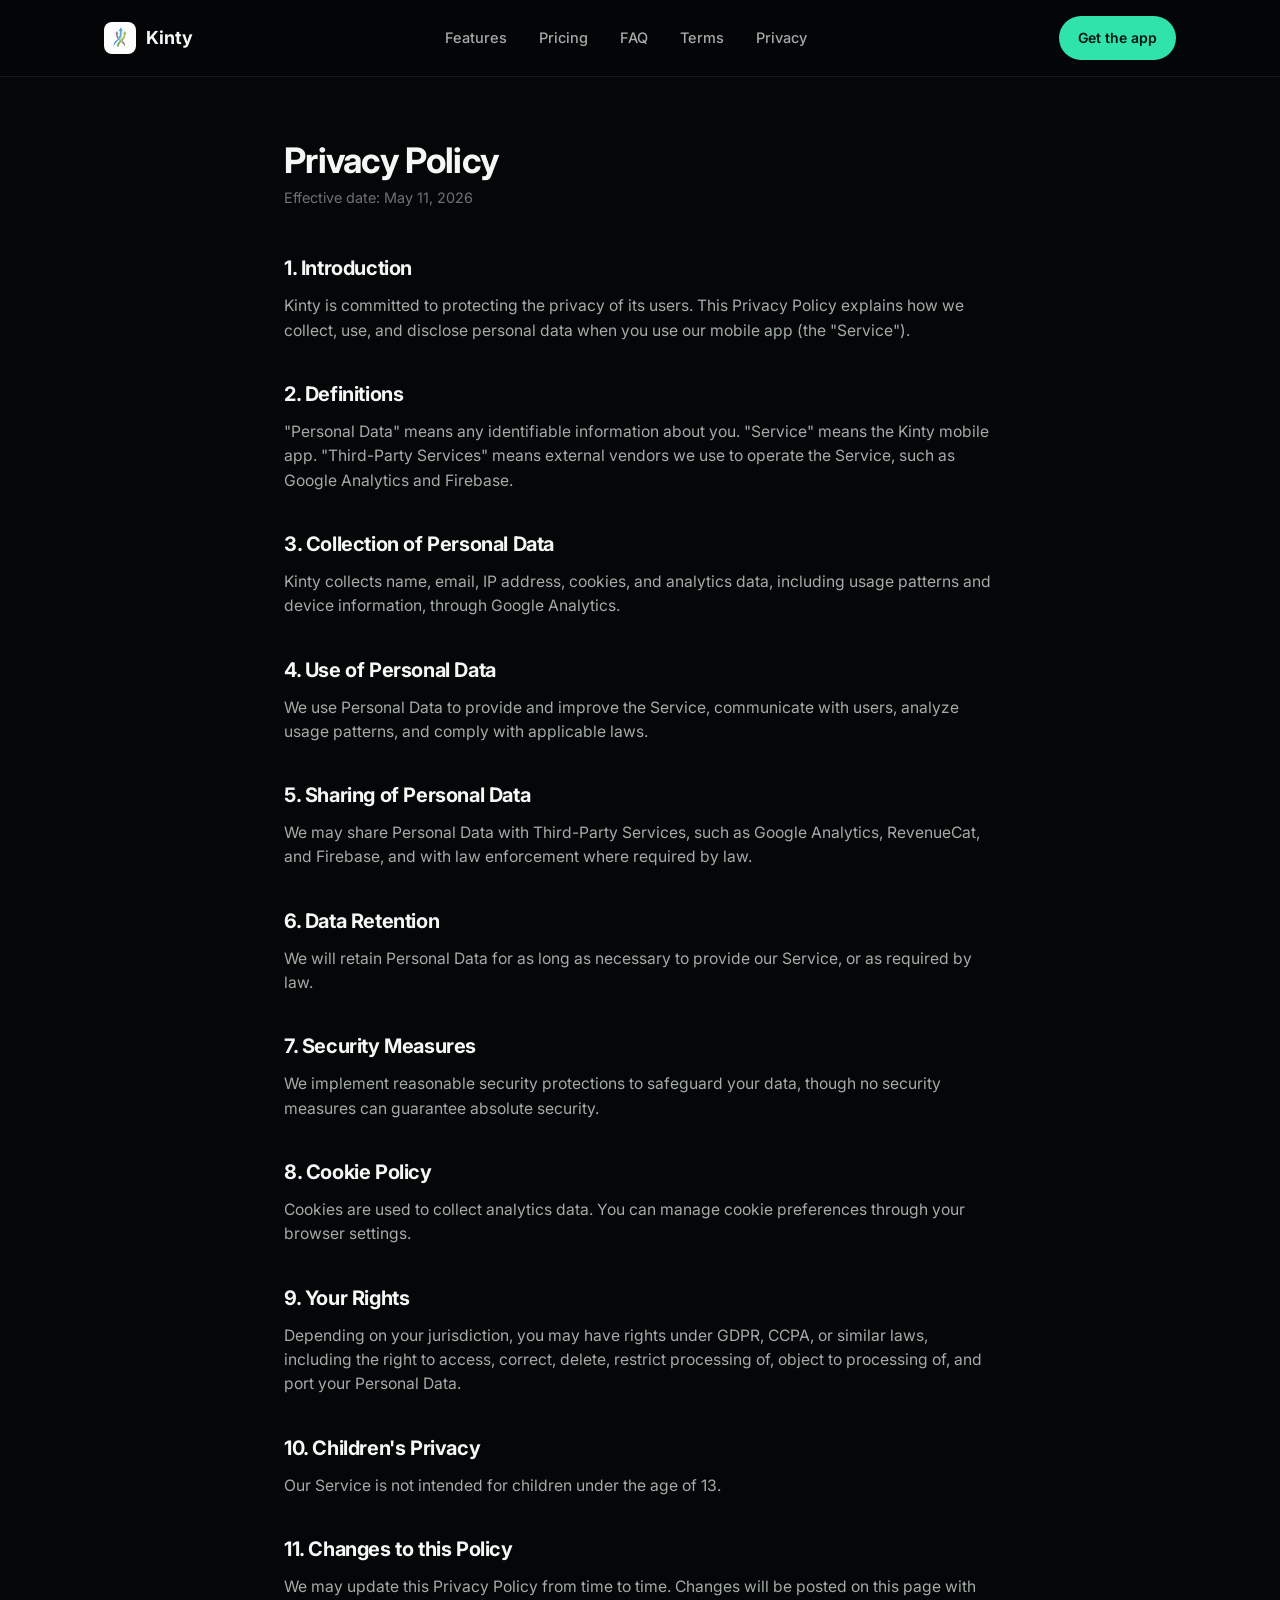
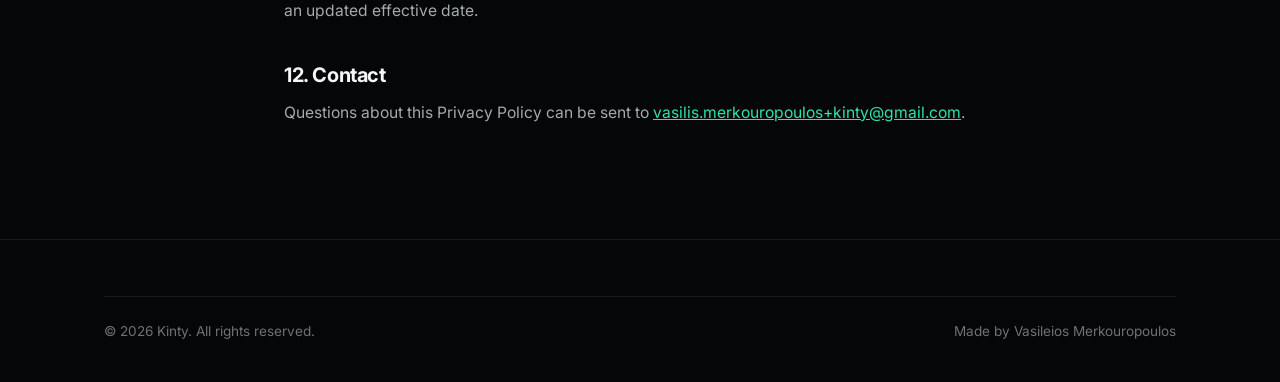
==== privacy.html @ 24b8ffa9 "Kinty Web Page Initial Setup" ====
<!doctype html>
<html lang="en">
<head>
  <meta charset="UTF-8" />
  <meta name="viewport" content="width=device-width, initial-scale=1.0" />
  <title>Privacy Policy — Kinty</title>
  <meta name="description" content="Kinty's privacy policy: what data we collect, how it's used, and your rights." />
  <link rel="icon" href="assets/icons/app-icon-512.jpg" />
  <link rel="stylesheet" href="styles.css" />
  <link rel="preconnect" href="https://fonts.googleapis.com" />
  <link rel="preconnect" href="https://fonts.gstatic.com" crossorigin />
  <link href="https://fonts.googleapis.com/css2?family=Inter:wght@400;500;600;700;800&display=swap" rel="stylesheet" />
</head>
<body>

  <header class="navbar">
    <div class="container">
      <a href="index.html" class="brand">
        <img src="assets/icons/app-icon-512.jpg" alt="Kinty logo" />
        Kinty
      </a>
      <nav class="nav-links">
        <a href="index.html#features">Features</a>
        <a href="index.html#pricing">Pricing</a>
        <a href="index.html#faq">FAQ</a>
        <a href="terms.html">Terms</a>
        <a href="privacy.html">Privacy</a>
      </nav>
      <div class="nav-actions">
        <a href="https://apps.apple.com/us/app/kinty-contact-reminders/id6756719135" class="btn btn-primary btn-small">Get the app</a>
        <button class="nav-toggle" aria-label="Toggle menu" aria-expanded="false">
          <svg width="22" height="22" viewBox="0 0 24 24" fill="none" stroke="currentColor" stroke-width="2" stroke-linecap="round"><line x1="3" y1="6" x2="21" y2="6"/><line x1="3" y1="12" x2="21" y2="12"/><line x1="3" y1="18" x2="21" y2="18"/></svg>
        </button>
      </div>
    </div>
    <nav class="nav-mobile">
      <a href="index.html#features">Features</a>
      <a href="index.html#pricing">Pricing</a>
      <a href="index.html#faq">FAQ</a>
      <a href="terms.html">Terms</a>
      <a href="privacy.html">Privacy</a>
    </nav>
  </header>

  <main class="legal-page">
    <div class="container">
      <h1>Privacy Policy</h1>
      <span class="legal-updated">Effective date: May 11, 2026</span>

      <h2>1. Introduction</h2>
      <p>Kinty is committed to protecting the privacy of its users. This Privacy Policy explains how we collect, use, and disclose personal data when you use our mobile app (the "Service").</p>

      <h2>2. Definitions</h2>
      <p>"Personal Data" means any identifiable information about you. "Service" means the Kinty mobile app. "Third-Party Services" means external vendors we use to operate the Service, such as Google Analytics and Firebase.</p>

      <h2>3. Collection of Personal Data</h2>
      <p>Kinty collects name, email, IP address, cookies, and analytics data, including usage patterns and device information, through Google Analytics.</p>

      <h2>4. Use of Personal Data</h2>
      <p>We use Personal Data to provide and improve the Service, communicate with users, analyze usage patterns, and comply with applicable laws.</p>

      <h2>5. Sharing of Personal Data</h2>
      <p>We may share Personal Data with Third-Party Services, such as Google Analytics, RevenueCat, and Firebase, and with law enforcement where required by law.</p>

      <h2>6. Data Retention</h2>
      <p>We will retain Personal Data for as long as necessary to provide our Service, or as required by law.</p>

      <h2>7. Security Measures</h2>
      <p>We implement reasonable security protections to safeguard your data, though no security measures can guarantee absolute security.</p>

      <h2>8. Cookie Policy</h2>
      <p>Cookies are used to collect analytics data. You can manage cookie preferences through your browser settings.</p>

      <h2>9. Your Rights</h2>
      <p>Depending on your jurisdiction, you may have rights under GDPR, CCPA, or similar laws, including the right to access, correct, delete, restrict processing of, object to processing of, and port your Personal Data.</p>

      <h2>10. Children's Privacy</h2>
      <p>Our Service is not intended for children under the age of 13.</p>

      <h2>11. Changes to this Policy</h2>
      <p>We may update this Privacy Policy from time to time. Changes will be posted on this page with an updated effective date.</p>

      <h2>12. Contact</h2>
      <p>Questions about this Privacy Policy can be sent to <a class="inline-link" href="mailto:vasilis.merkouropoulos+kinty@gmail.com">vasilis.merkouropoulos+kinty@gmail.com</a>.</p>
    </div>
  </main>

  <footer class="site-footer">
    <div class="container">
      <div class="footer-bottom">
        <span>© 2026 Kinty. All rights reserved.</span>
        <span>Made by Vasileios Merkouropoulos</span>
      </div>
    </div>
  </footer>

  <script src="script.js"></script>
</body>
</html>
---- styles.css ----
/* ===== Design tokens ===== */
:root {
  --bg: #050607;
  --bg-elevated: #0e1112;
  --bg-card: #131717;
  --border: rgba(255, 255, 255, 0.08);
  --border-strong: rgba(255, 255, 255, 0.14);
  --text: #f5f7f6;
  --text-dim: #a3aca9;
  --text-dimmer: #6b7472;
  --accent: #2fe3ab;
  --accent-strong: #1fd39c;
  --accent-soft: rgba(47, 227, 171, 0.12);
  --gradient-warm: linear-gradient(120deg, #f7b733 0%, #e0447a 45%, #8b3fd6 100%);
  --radius-lg: 28px;
  --radius-md: 18px;
  --radius-sm: 12px;
  --container: 1120px;
  --shadow-glow: 0 0 120px rgba(47, 227, 171, 0.15);
}

* {
  box-sizing: border-box;
}

html {
  scroll-behavior: smooth;
}

body {
  margin: 0;
  background: var(--bg);
  color: var(--text);
  font-family: "Inter", -apple-system, BlinkMacSystemFont, "Segoe UI", Roboto,
    Helvetica, Arial, sans-serif;
  font-size: 16px;
  line-height: 1.55;
  -webkit-font-smoothing: antialiased;
}

img {
  max-width: 100%;
  display: block;
}

a {
  color: inherit;
  text-decoration: none;
}

.container {
  max-width: var(--container);
  margin: 0 auto;
  padding: 0 24px;
}

section {
  position: relative;
}

.eyebrow {
  display: inline-flex;
  align-items: center;
  gap: 8px;
  font-size: 13px;
  font-weight: 600;
  letter-spacing: 0.08em;
  text-transform: uppercase;
  color: var(--accent);
  margin: 0 0 16px;
}

h1,
h2,
h3 {
  font-weight: 700;
  letter-spacing: -0.02em;
  margin: 0;
}

h1 {
  font-size: clamp(2.4rem, 5vw, 3.8rem);
  line-height: 1.08;
}

h2 {
  font-size: clamp(1.9rem, 3.4vw, 2.6rem);
  line-height: 1.15;
}

h3 {
  font-size: 1.25rem;
}

p {
  margin: 0;
}

.text-dim {
  color: var(--text-dim);
}

.accent {
  color: var(--accent);
}

/* ===== Buttons ===== */
.btn {
  display: inline-flex;
  align-items: center;
  justify-content: center;
  gap: 10px;
  border-radius: 999px;
  padding: 14px 26px;
  font-weight: 600;
  font-size: 15px;
  border: 1px solid transparent;
  cursor: pointer;
  transition: transform 0.15s ease, background 0.15s ease, border-color 0.15s ease;
  white-space: nowrap;
}

.btn:hover {
  transform: translateY(-1px);
}

.btn-primary {
  background: var(--accent);
  color: #04140e;
}

.btn-primary:hover {
  background: var(--accent-strong);
}

.btn-ghost {
  background: transparent;
  border-color: var(--border-strong);
  color: var(--text);
}

.btn-ghost:hover {
  border-color: var(--accent);
  color: var(--accent);
}

.btn-small {
  padding: 10px 18px;
  font-size: 14px;
}

/* ===== Navbar ===== */
.navbar {
  position: sticky;
  top: 0;
  z-index: 50;
  background: rgba(5, 6, 7, 0.72);
  backdrop-filter: blur(14px);
  border-bottom: 1px solid var(--border);
}

.navbar .container {
  display: flex;
  align-items: center;
  justify-content: space-between;
  height: 76px;
}

.brand {
  display: flex;
  align-items: center;
  gap: 10px;
  font-weight: 700;
  font-size: 18px;
}

.brand img {
  width: 32px;
  height: 32px;
  border-radius: 8px;
}

.nav-links {
  display: flex;
  align-items: center;
  gap: 32px;
  font-size: 14.5px;
  font-weight: 500;
  color: var(--text-dim);
}

.nav-links a:hover {
  color: var(--text);
}

.nav-actions {
  display: flex;
  align-items: center;
  gap: 14px;
}

.nav-toggle {
  display: none;
  background: none;
  border: none;
  color: var(--text);
  cursor: pointer;
  padding: 4px;
}

.nav-mobile {
  display: none;
  flex-direction: column;
  gap: 2px;
  padding: 8px 24px 20px;
  border-top: 1px solid var(--border);
}

.nav-mobile a {
  padding: 12px 4px;
  font-size: 15px;
  font-weight: 500;
  color: var(--text-dim);
  border-bottom: 1px solid var(--border);
}

.navbar.menu-open .nav-mobile {
  display: flex;
}

/* ===== Hero ===== */
.hero {
  padding: 88px 0 60px;
  overflow: hidden;
}

.hero::before {
  content: "";
  position: absolute;
  inset: -200px 0 auto 0;
  height: 600px;
  background: radial-gradient(60% 60% at 50% 0%, var(--accent-soft), transparent 70%);
  pointer-events: none;
  z-index: 0;
}

.hero .container {
  position: relative;
  z-index: 1;
  display: grid;
  grid-template-columns: 1.05fr 0.95fr;
  gap: 48px;
  align-items: center;
}

.hero-copy h1 {
  margin-bottom: 20px;
}

.hero-copy p.lede {
  font-size: 1.15rem;
  color: var(--text-dim);
  max-width: 480px;
  margin-bottom: 32px;
}

.hero-actions {
  display: flex;
  align-items: center;
  gap: 18px;
  flex-wrap: wrap;
  margin-bottom: 28px;
}

.store-badge img {
  height: 52px;
  width: auto;
}

.hero-meta {
  display: flex;
  gap: 22px;
  color: var(--text-dimmer);
  font-size: 13.5px;
}

.hero-meta span {
  display: flex;
  align-items: center;
  gap: 6px;
}

.hero-visual {
  display: flex;
  justify-content: center;
  position: relative;
}

.phone-frame {
  width: 320px;
  max-width: 84vw;
  border-radius: 32px;
  overflow: hidden;
  filter: drop-shadow(0 30px 70px rgba(0, 0, 0, 0.55));
}

.phone-frame img {
  width: 100%;
  height: auto;
  display: block;
}

.phone-frame .placeholder {
  width: 100%;
  height: 100%;
  display: flex;
  align-items: center;
  justify-content: center;
  color: var(--text-dimmer);
  font-size: 13px;
  text-align: center;
  padding: 24px;
  background: linear-gradient(160deg, #0d1211, #050607);
}

/* ===== Logos / problem strip ===== */
.problem {
  padding: 40px 0 96px;
}

.problem-card {
  background: var(--bg-elevated);
  border: 1px solid var(--border);
  border-radius: var(--radius-lg);
  padding: 48px;
  display: grid;
  grid-template-columns: 1fr;
  gap: 32px;
  align-items: center;
}

.problem-card .quote {
  font-size: 1.3rem;
  line-height: 1.4;
  color: var(--text-dim);
}

.problem-card .quote strong {
  color: var(--text);
}

.problem-arrow {
  display: flex;
  align-items: center;
  justify-content: center;
  font-size: 2rem;
  color: var(--accent);
}

/* ===== Feature rows ===== */
.features {
  padding: 40px 0 100px;
}

.section-head {
  text-align: center;
  max-width: 620px;
  margin: 0 auto 72px;
}

.feature-row {
  display: grid;
  grid-template-columns: 1fr 1fr;
  gap: 64px;
  align-items: center;
  margin-bottom: 120px;
}

.feature-row:last-child {
  margin-bottom: 0;
}

.feature-row.reverse .feature-copy {
  order: 2;
}

.feature-row.reverse .feature-visual {
  order: 1;
}

.feature-copy .icon-badge {
  width: 48px;
  height: 48px;
  border-radius: 14px;
  background: var(--accent-soft);
  color: var(--accent);
  display: flex;
  align-items: center;
  justify-content: center;
  margin-bottom: 20px;
  font-size: 22px;
}

.feature-copy h3 {
  margin-bottom: 14px;
  font-size: 1.6rem;
}

.feature-copy p {
  color: var(--text-dim);
  font-size: 1.02rem;
  max-width: 440px;
  margin-bottom: 20px;
}

.feature-copy ul {
  list-style: none;
  margin: 0;
  padding: 0;
  display: flex;
  flex-direction: column;
  gap: 10px;
}

.feature-copy li {
  display: flex;
  gap: 10px;
  color: var(--text-dim);
  font-size: 0.95rem;
}

.feature-copy li::before {
  content: "";
  width: 6px;
  height: 6px;
  border-radius: 50%;
  background: var(--accent);
  margin-top: 8px;
  flex: none;
}

.feature-visual {
  display: flex;
  justify-content: center;
}

.feature-visual .phone-frame {
  width: 260px;
}

/* ===== How it works ===== */
.steps {
  padding: 40px 0 100px;
}

.steps-grid {
  display: grid;
  grid-template-columns: repeat(3, 1fr);
  gap: 28px;
}

.step-card {
  background: var(--bg-card);
  border: 1px solid var(--border);
  border-radius: var(--radius-md);
  padding: 32px 28px;
}

.step-number {
  font-size: 13px;
  font-weight: 700;
  color: var(--accent);
  letter-spacing: 0.06em;
  margin-bottom: 18px;
}

.step-card h3 {
  margin-bottom: 10px;
  font-size: 1.15rem;
}

.step-card p {
  color: var(--text-dim);
  font-size: 0.96rem;
}

/* ===== Pricing ===== */
.pricing {
  padding: 40px 0 100px;
}

.pricing-grid {
  display: grid;
  grid-template-columns: repeat(4, 1fr);
  gap: 20px;
}

.price-card {
  background: var(--bg-card);
  border: 1px solid var(--border);
  border-radius: var(--radius-md);
  padding: 30px 24px;
  display: flex;
  flex-direction: column;
  gap: 6px;
}

.price-card.featured {
  border-color: var(--accent);
  box-shadow: 0 0 0 1px var(--accent), 0 20px 60px rgba(47, 227, 171, 0.12);
  position: relative;
}

.price-card.featured .tag {
  position: absolute;
  top: -13px;
  left: 24px;
  background: var(--accent);
  color: #04140e;
  font-size: 11.5px;
  font-weight: 700;
  padding: 4px 10px;
  border-radius: 999px;
  letter-spacing: 0.03em;
}

.price-name {
  color: var(--text-dim);
  font-size: 0.85rem;
  font-weight: 600;
  text-transform: uppercase;
  letter-spacing: 0.04em;
}

.price-value {
  font-size: 1.9rem;
  font-weight: 700;
  margin: 6px 0 4px;
}

.price-value span {
  font-size: 0.95rem;
  color: var(--text-dim);
  font-weight: 500;
}

.price-desc {
  color: var(--text-dimmer);
  font-size: 0.88rem;
}

/* ===== FAQ ===== */
.faq {
  padding: 40px 0 110px;
}

.faq-list {
  max-width: 760px;
  margin: 0 auto;
  display: flex;
  flex-direction: column;
  gap: 12px;
}

.faq-item {
  background: var(--bg-card);
  border: 1px solid var(--border);
  border-radius: var(--radius-sm);
  overflow: hidden;
}

.faq-question {
  width: 100%;
  text-align: left;
  background: none;
  border: none;
  color: var(--text);
  font-size: 1rem;
  font-weight: 600;
  padding: 20px 24px;
  display: flex;
  align-items: center;
  justify-content: space-between;
  cursor: pointer;
  gap: 16px;
}

.faq-question .plus {
  flex: none;
  font-size: 1.3rem;
  color: var(--accent);
  transition: transform 0.2s ease;
}

.faq-item.open .faq-question .plus {
  transform: rotate(45deg);
}

.faq-answer {
  max-height: 0;
  overflow: hidden;
  transition: max-height 0.25s ease;
}

.faq-answer p {
  padding: 0 24px 20px;
  color: var(--text-dim);
  font-size: 0.95rem;
}

/* ===== Final CTA ===== */
.final-cta {
  padding: 40px 0 120px;
}

.cta-card {
  background: var(--bg-elevated);
  border: 1px solid var(--border);
  border-radius: var(--radius-lg);
  padding: 72px 40px;
  text-align: center;
  position: relative;
  overflow: hidden;
}

.cta-card::before {
  content: "";
  position: absolute;
  inset: 0;
  background: var(--gradient-warm);
  opacity: 0.08;
  pointer-events: none;
}

.cta-card h2 {
  margin-bottom: 16px;
  position: relative;
}

.cta-card p {
  color: var(--text-dim);
  max-width: 440px;
  margin: 0 auto 32px;
  position: relative;
}

.cta-card .hero-actions {
  justify-content: center;
  margin-bottom: 0;
  position: relative;
}

/* ===== Footer ===== */
.site-footer {
  border-top: 1px solid var(--border);
  padding: 56px 0 40px;
}

.footer-top {
  display: flex;
  justify-content: space-between;
  align-items: flex-start;
  gap: 32px;
  flex-wrap: wrap;
  margin-bottom: 40px;
}

.footer-brand .brand {
  margin-bottom: 12px;
}

.footer-brand p {
  color: var(--text-dimmer);
  font-size: 0.9rem;
  max-width: 280px;
}

.footer-links {
  display: flex;
  gap: 64px;
  flex-wrap: wrap;
}

.footer-col h4 {
  font-size: 0.8rem;
  text-transform: uppercase;
  letter-spacing: 0.05em;
  color: var(--text-dimmer);
  margin: 0 0 16px;
}

.footer-col a {
  display: block;
  color: var(--text-dim);
  font-size: 0.92rem;
  margin-bottom: 10px;
}

.footer-col a:hover {
  color: var(--accent);
}

.footer-bottom {
  border-top: 1px solid var(--border);
  padding-top: 24px;
  display: flex;
  justify-content: space-between;
  color: var(--text-dimmer);
  font-size: 0.85rem;
  flex-wrap: wrap;
  gap: 12px;
}

/* ===== Legal pages ===== */
.legal-page {
  padding: 64px 0 100px;
}

.legal-page .container {
  max-width: 760px;
}

.legal-page h1 {
  font-size: 2.2rem;
  margin-bottom: 8px;
}

.legal-updated {
  color: var(--text-dimmer);
  font-size: 0.9rem;
  margin-bottom: 48px;
  display: block;
}

.legal-page h2 {
  font-size: 1.25rem;
  margin: 40px 0 14px;
}

.legal-page p,
.legal-page li {
  color: var(--text-dim);
  font-size: 0.98rem;
  margin-bottom: 14px;
}

.legal-page ul {
  padding-left: 20px;
}

.legal-page a.inline-link {
  color: var(--accent);
  text-decoration: underline;
}

/* ===== Responsive ===== */
@media (max-width: 900px) {
  .hero .container {
    grid-template-columns: 1fr;
    text-align: center;
  }

  .hero-copy p.lede {
    margin-left: auto;
    margin-right: auto;
  }

  .hero-actions,
  .hero-meta {
    justify-content: center;
  }

  .hero-visual {
    order: -1;
  }

  .problem-card {
    grid-template-columns: 1fr;
    text-align: center;
  }

  .problem-arrow {
    transform: rotate(90deg);
  }

  .feature-row,
  .feature-row.reverse {
    grid-template-columns: 1fr;
    text-align: center;
  }

  .feature-row .feature-copy,
  .feature-row.reverse .feature-copy {
    order: 2;
  }

  .feature-row .feature-visual,
  .feature-row.reverse .feature-visual {
    order: 1;
  }

  .feature-copy p {
    margin-left: auto;
    margin-right: auto;
  }

  .feature-copy .icon-badge {
    margin-left: auto;
    margin-right: auto;
  }

  .feature-copy li {
    text-align: left;
  }

  .steps-grid {
    grid-template-columns: 1fr;
  }

  .pricing-grid {
    grid-template-columns: 1fr 1fr;
  }
}

@media (max-width: 640px) {
  .nav-links {
    display: none;
  }

  .nav-toggle {
    display: block;
  }

  .pricing-grid {
    grid-template-columns: 1fr;
  }

  .cta-card {
    padding: 48px 24px;
  }

  .footer-top {
    flex-direction: column;
  }
}
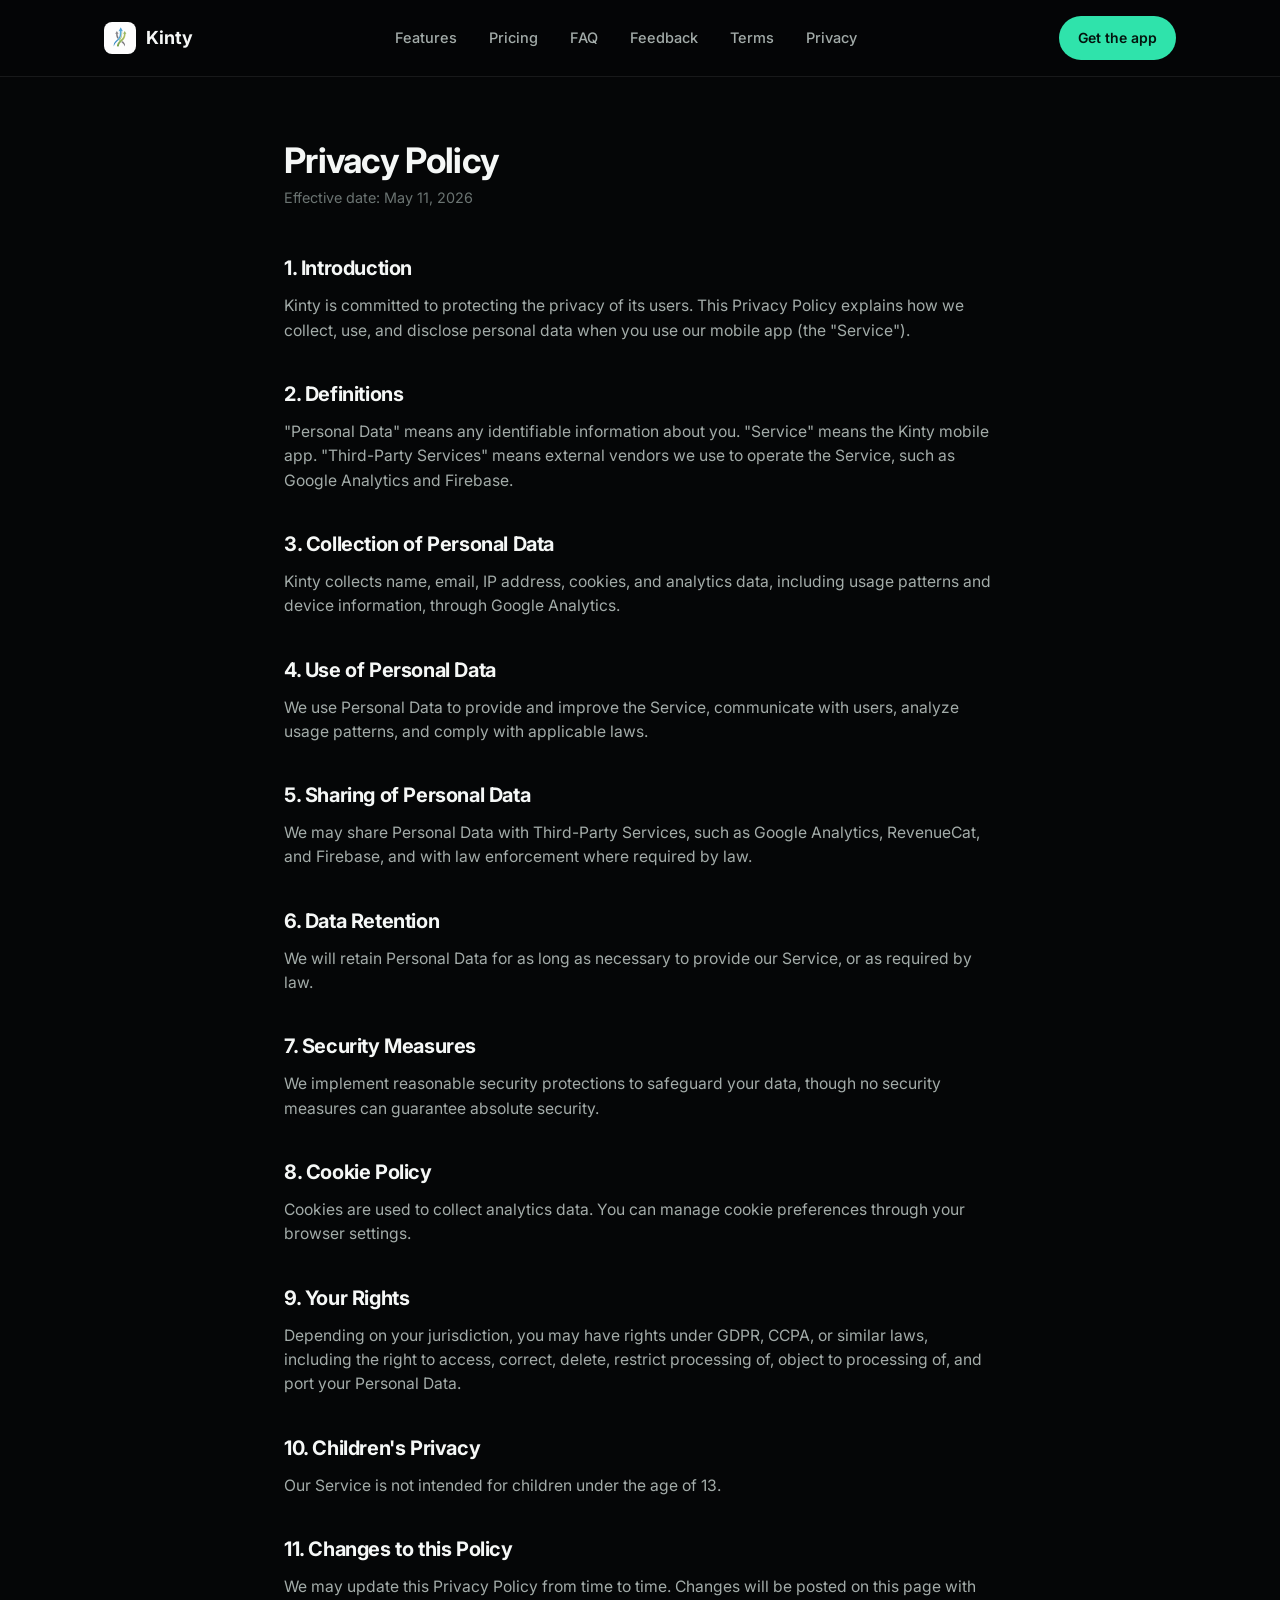
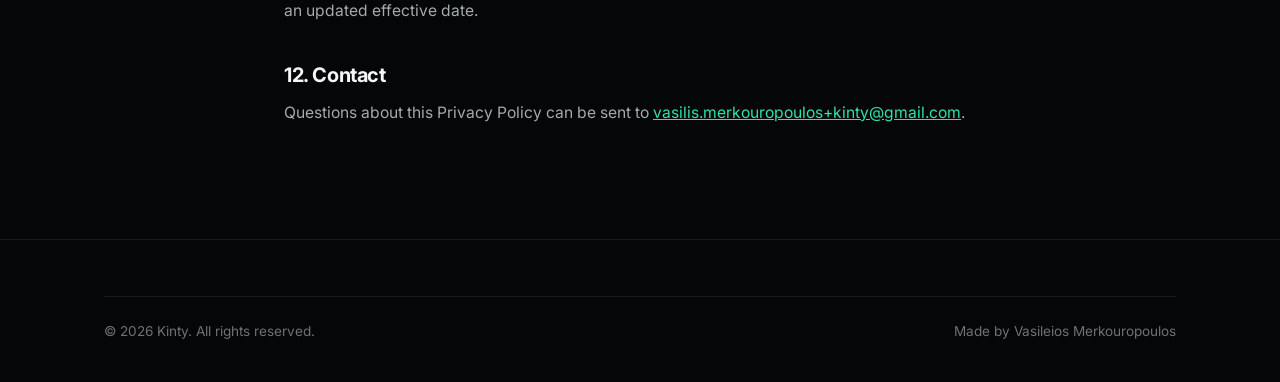
==== commit 70fa95ae: "Add feedback page" ====
--- a/privacy.html
+++ b/privacy.html
@@ -1,16 +1,21 @@
 <!doctype html>
 <html lang="en">
+
 <head>
   <meta charset="UTF-8" />
   <meta name="viewport" content="width=device-width, initial-scale=1.0" />
   <title>Privacy Policy — Kinty</title>
   <meta name="description" content="Kinty's privacy policy: what data we collect, how it's used, and your rights." />
-  <link rel="icon" href="assets/icons/app-icon-512.jpg" />
+  <link rel="icon" href="favicon.ico" sizes="any" />
+  <link rel="icon" type="image/png" sizes="32x32" href="assets/icons/favicon-32x32.png" />
+  <link rel="icon" type="image/png" sizes="16x16" href="assets/icons/favicon-16x16.png" />
+  <link rel="apple-touch-icon" href="assets/icons/apple-touch-icon.png" />
   <link rel="stylesheet" href="styles.css" />
   <link rel="preconnect" href="https://fonts.googleapis.com" />
   <link rel="preconnect" href="https://fonts.gstatic.com" crossorigin />
   <link href="https://fonts.googleapis.com/css2?family=Inter:wght@400;500;600;700;800&display=swap" rel="stylesheet" />
 </head>
+
 <body>
 
   <header class="navbar">
@@ -23,13 +28,20 @@
         <a href="index.html#features">Features</a>
         <a href="index.html#pricing">Pricing</a>
         <a href="index.html#faq">FAQ</a>
+        <a href="feedback.html">Feedback</a>
         <a href="terms.html">Terms</a>
         <a href="privacy.html">Privacy</a>
       </nav>
       <div class="nav-actions">
-        <a href="https://apps.apple.com/us/app/kinty-contact-reminders/id6756719135" class="btn btn-primary btn-small">Get the app</a>
+        <a href="https://apps.apple.com/us/app/kinty-contact-reminders/id6756719135"
+          class="btn btn-primary btn-small">Get the app</a>
         <button class="nav-toggle" aria-label="Toggle menu" aria-expanded="false">
-          <svg width="22" height="22" viewBox="0 0 24 24" fill="none" stroke="currentColor" stroke-width="2" stroke-linecap="round"><line x1="3" y1="6" x2="21" y2="6"/><line x1="3" y1="12" x2="21" y2="12"/><line x1="3" y1="18" x2="21" y2="18"/></svg>
+          <svg width="22" height="22" viewBox="0 0 24 24" fill="none" stroke="currentColor" stroke-width="2"
+            stroke-linecap="round">
+            <line x1="3" y1="6" x2="21" y2="6" />
+            <line x1="3" y1="12" x2="21" y2="12" />
+            <line x1="3" y1="18" x2="21" y2="18" />
+          </svg>
         </button>
       </div>
     </div>
@@ -37,6 +49,7 @@
       <a href="index.html#features">Features</a>
       <a href="index.html#pricing">Pricing</a>
       <a href="index.html#faq">FAQ</a>
+      <a href="feedback.html">Feedback</a>
       <a href="terms.html">Terms</a>
       <a href="privacy.html">Privacy</a>
     </nav>
@@ -48,40 +61,51 @@
       <span class="legal-updated">Effective date: May 11, 2026</span>
 
       <h2>1. Introduction</h2>
-      <p>Kinty is committed to protecting the privacy of its users. This Privacy Policy explains how we collect, use, and disclose personal data when you use our mobile app (the "Service").</p>
+      <p>Kinty is committed to protecting the privacy of its users. This Privacy Policy explains how we collect, use,
+        and disclose personal data when you use our mobile app (the "Service").</p>
 
       <h2>2. Definitions</h2>
-      <p>"Personal Data" means any identifiable information about you. "Service" means the Kinty mobile app. "Third-Party Services" means external vendors we use to operate the Service, such as Google Analytics and Firebase.</p>
+      <p>"Personal Data" means any identifiable information about you. "Service" means the Kinty mobile app.
+        "Third-Party Services" means external vendors we use to operate the Service, such as Google Analytics and
+        Firebase.</p>
 
       <h2>3. Collection of Personal Data</h2>
-      <p>Kinty collects name, email, IP address, cookies, and analytics data, including usage patterns and device information, through Google Analytics.</p>
+      <p>Kinty collects name, email, IP address, cookies, and analytics data, including usage patterns and device
+        information, through Google Analytics.</p>
 
       <h2>4. Use of Personal Data</h2>
-      <p>We use Personal Data to provide and improve the Service, communicate with users, analyze usage patterns, and comply with applicable laws.</p>
+      <p>We use Personal Data to provide and improve the Service, communicate with users, analyze usage patterns, and
+        comply with applicable laws.</p>
 
       <h2>5. Sharing of Personal Data</h2>
-      <p>We may share Personal Data with Third-Party Services, such as Google Analytics, RevenueCat, and Firebase, and with law enforcement where required by law.</p>
+      <p>We may share Personal Data with Third-Party Services, such as Google Analytics, RevenueCat, and Firebase, and
+        with law enforcement where required by law.</p>
 
       <h2>6. Data Retention</h2>
       <p>We will retain Personal Data for as long as necessary to provide our Service, or as required by law.</p>
 
       <h2>7. Security Measures</h2>
-      <p>We implement reasonable security protections to safeguard your data, though no security measures can guarantee absolute security.</p>
+      <p>We implement reasonable security protections to safeguard your data, though no security measures can guarantee
+        absolute security.</p>
 
       <h2>8. Cookie Policy</h2>
-      <p>Cookies are used to collect analytics data. You can manage cookie preferences through your browser settings.</p>
+      <p>Cookies are used to collect analytics data. You can manage cookie preferences through your browser settings.
+      </p>
 
       <h2>9. Your Rights</h2>
-      <p>Depending on your jurisdiction, you may have rights under GDPR, CCPA, or similar laws, including the right to access, correct, delete, restrict processing of, object to processing of, and port your Personal Data.</p>
+      <p>Depending on your jurisdiction, you may have rights under GDPR, CCPA, or similar laws, including the right to
+        access, correct, delete, restrict processing of, object to processing of, and port your Personal Data.</p>
 
       <h2>10. Children's Privacy</h2>
       <p>Our Service is not intended for children under the age of 13.</p>
 
       <h2>11. Changes to this Policy</h2>
-      <p>We may update this Privacy Policy from time to time. Changes will be posted on this page with an updated effective date.</p>
+      <p>We may update this Privacy Policy from time to time. Changes will be posted on this page with an updated
+        effective date.</p>
 
       <h2>12. Contact</h2>
-      <p>Questions about this Privacy Policy can be sent to <a class="inline-link" href="mailto:vasilis.merkouropoulos+kinty@gmail.com">vasilis.merkouropoulos+kinty@gmail.com</a>.</p>
+      <p>Questions about this Privacy Policy can be sent to <a class="inline-link"
+          href="mailto:vasilis.merkouropoulos+kinty@gmail.com">vasilis.merkouropoulos+kinty@gmail.com</a>.</p>
     </div>
   </main>
 
@@ -96,4 +120,5 @@
 
   <script src="script.js"></script>
 </body>
-</html>
+
+</html>
--- a/styles.css
+++ b/styles.css
@@ -753,6 +753,106 @@
   text-decoration: underline;
 }
 
+/* ===== Feedback page ===== */
+.feedback-page {
+  padding: 64px 0 120px;
+}
+
+.feedback-page .container {
+  max-width: 620px;
+}
+
+.feedback-page .section-head {
+  text-align: left;
+  max-width: none;
+  margin: 0 0 40px;
+}
+
+.feedback-form {
+  display: flex;
+  flex-direction: column;
+  gap: 20px;
+}
+
+.form-field {
+  display: flex;
+  flex-direction: column;
+  gap: 8px;
+}
+
+.form-field label {
+  font-size: 0.9rem;
+  font-weight: 600;
+  color: var(--text);
+}
+
+.form-field .optional {
+  color: var(--text-dimmer);
+  font-weight: 500;
+}
+
+.form-field input,
+.form-field textarea,
+.form-field select {
+  background: var(--bg-card);
+  border: 1px solid var(--border);
+  border-radius: var(--radius-sm);
+  padding: 14px 16px;
+  color: var(--text);
+  font-family: inherit;
+  font-size: 0.98rem;
+  transition: border-color 0.15s ease;
+}
+
+.form-field input::placeholder,
+.form-field textarea::placeholder {
+  color: var(--text-dimmer);
+}
+
+.form-field input:focus,
+.form-field textarea:focus,
+.form-field select:focus {
+  outline: none;
+  border-color: var(--accent);
+}
+
+.form-field textarea {
+  resize: vertical;
+  min-height: 140px;
+}
+
+.feedback-form .btn {
+  align-self: flex-start;
+}
+
+.form-note {
+  color: var(--text-dimmer);
+  font-size: 0.85rem;
+}
+
+.form-status {
+  display: none;
+  padding: 14px 18px;
+  border-radius: var(--radius-sm);
+  font-size: 0.92rem;
+}
+
+.form-status.visible {
+  display: block;
+}
+
+.form-status.success {
+  background: var(--accent-soft);
+  color: var(--accent);
+  border: 1px solid rgba(47, 227, 171, 0.3);
+}
+
+.form-status.error {
+  background: rgba(224, 68, 122, 0.12);
+  color: #f28cae;
+  border: 1px solid rgba(224, 68, 122, 0.3);
+}
+
 /* ===== Responsive ===== */
 @media (max-width: 900px) {
   .hero .container {
@@ -809,6 +909,12 @@
     margin-right: auto;
   }
 
+  .feature-copy ul {
+    max-width: 440px;
+    margin-left: auto;
+    margin-right: auto;
+  }
+
   .feature-copy li {
     text-align: left;
   }
